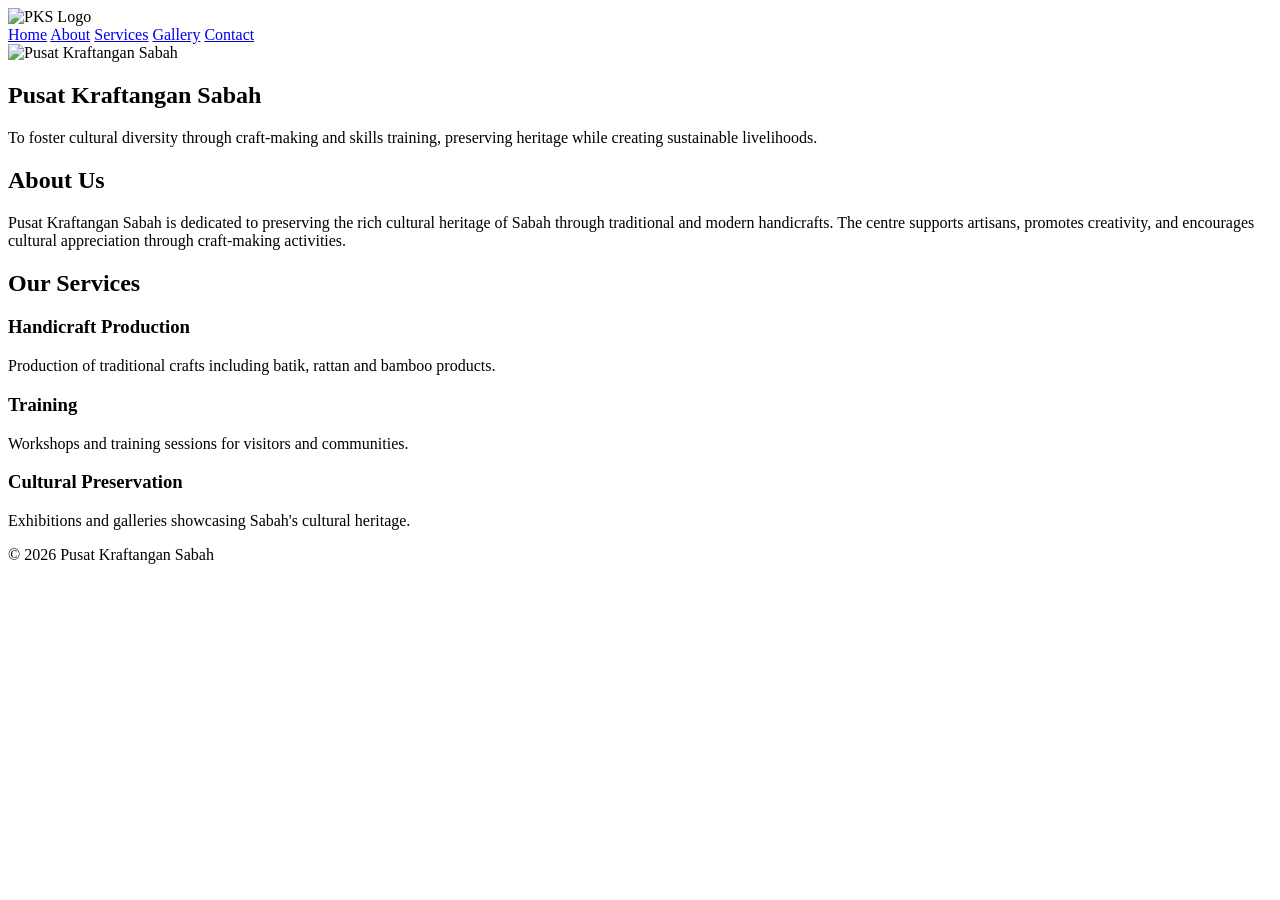
==== index.html @ 7ca7502f "Rename home page to index.html" ====
<!DOCTYPE html>
<html lang="en">
<head>
<meta charset="UTF-8">
<title>Pusat Kraftangan Sabah</title>
<link rel="stylesheet" href="css/style.css">
</head>

<body>

<header>

<div class="logo">
<img src="images/logo.webp" alt="PKS Logo">
</div>

<nav>
<a href="index.html">Home</a>
<a href="about.html">About</a>
<a href="services.html">Services</a>
<a href="gallery.html">Gallery</a>
<a href="contact.html">Contact</a>
</nav>

</header>


<section class="hero">

<img src="images/hero.jpg.png" alt="Pusat Kraftangan Sabah">

<div class="hero-text">
<h1>Pusat Kraftangan Sabah</h1>

<p>
To foster cultural diversity through craft-making and skills training,
preserving heritage while creating sustainable livelihoods.
</p>

</div>

</section>


<section class="home-about">

<h2>About Us</h2>

<p>
Pusat Kraftangan Sabah is dedicated to preserving the rich cultural
heritage of Sabah through traditional and modern handicrafts.
The centre supports artisans, promotes creativity, and encourages
cultural appreciation through craft-making activities.
</p>

</section>


<section class="home-services">

<h2>Our Services</h2>

<div class="services-preview">

<div>
<h3>Handicraft Production</h3>
<p>Production of traditional crafts including batik, rattan and bamboo products.</p>
</div>

<div>
<h3>Training</h3>
<p>Workshops and training sessions for visitors and communities.</p>
</div>

<div>
<h3>Cultural Preservation</h3>
<p>Exhibitions and galleries showcasing Sabah's cultural heritage.</p>
</div>

</div>

</section>


<footer>

<p>© 2026 Pusat Kraftangan Sabah</p>

</footer>

</body>
</html>
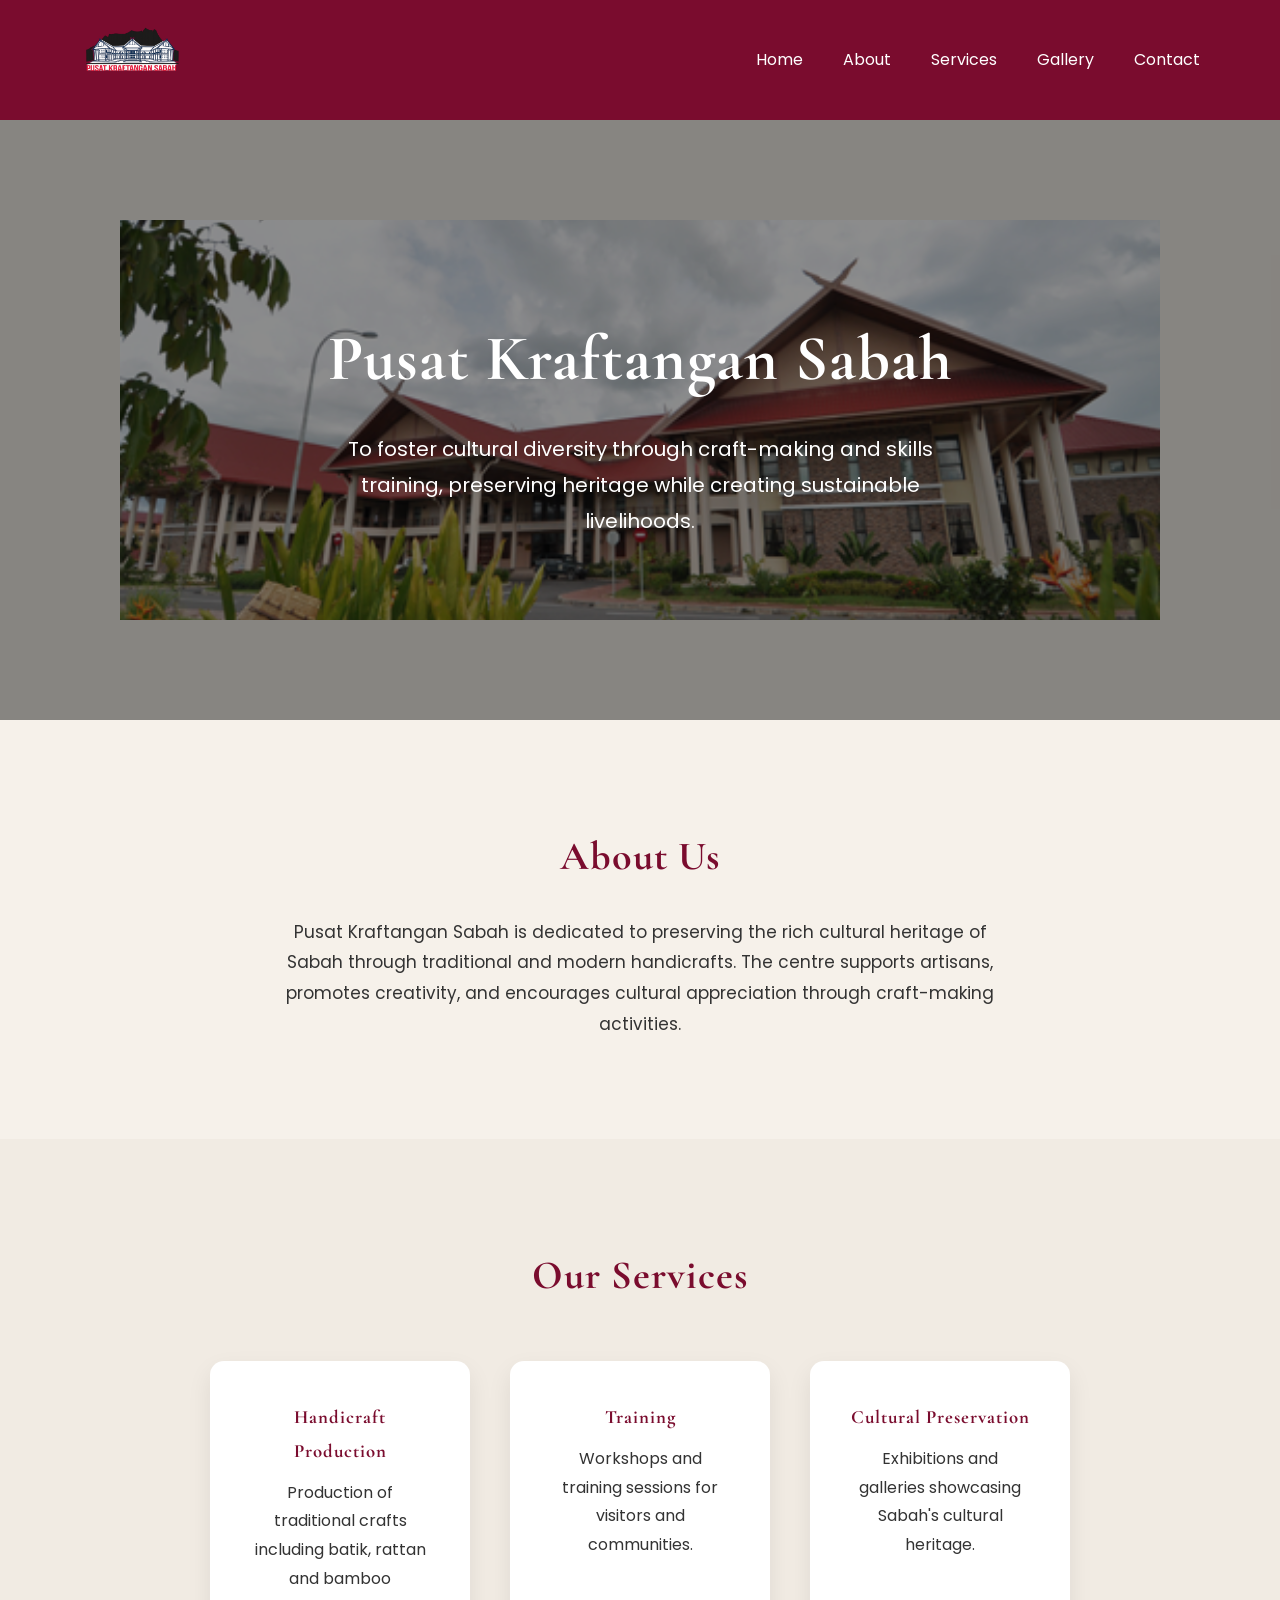
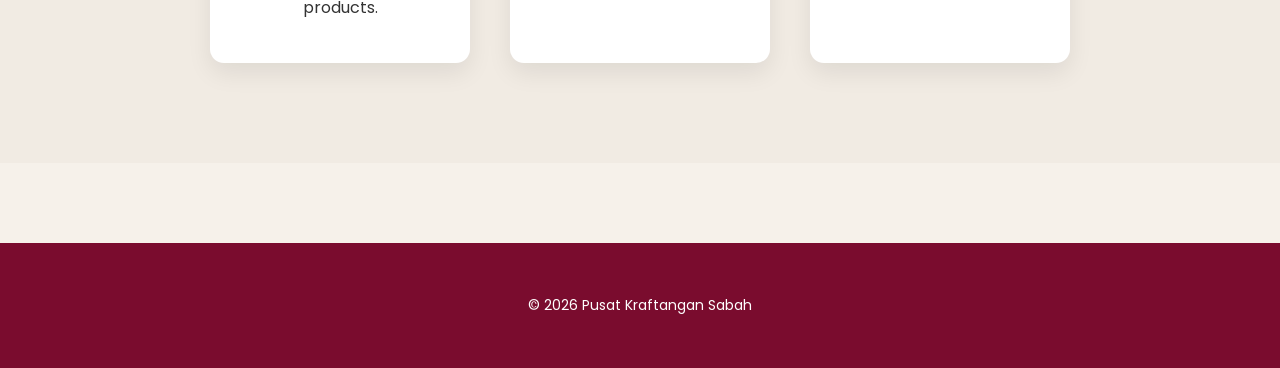
==== commit 862041d5: "Update index.html" ====
--- a/index.html
+++ b/index.html
@@ -11,7 +11,7 @@
 <header>
 
 <div class="logo">
-<img src="images/logo.webp" alt="PKS Logo">
+<img src="images/logo.png" alt="PKS Logo">
 </div>
 
 <nav>
--- a/css/style.css
+++ b/css/style.css
@@ -0,0 +1,372 @@
+/* LUXURY GOOGLE FONTS */
+
+@import url('https://fonts.googleapis.com/css2?family=Cormorant+Garamond:wght@400;500;600&family=Poppins:wght@300;400;500&display=swap');
+
+
+/* RESET */
+
+*{
+margin:0;
+padding:0;
+box-sizing:border-box;
+}
+
+
+/* BODY */
+
+body{
+font-family:'Poppins', sans-serif;
+background:#f6f1ea;
+color:#333;
+line-height:1.8;
+}
+
+
+/* HEADINGS */
+
+h1,h2,h3{
+font-family:'Cormorant Garamond', serif;
+letter-spacing:1px;
+}
+
+
+/* HEADER */
+
+header{
+background:#7a0c2e;
+display:flex;
+justify-content:space-between;
+align-items:center;
+padding:20px 80px;
+}
+
+.logo img{
+height:70px;
+}
+
+nav{
+display:flex;
+gap:40px;
+}
+
+nav a{
+color:white;
+text-decoration:none;
+font-size:16px;
+transition:0.3s;
+}
+
+nav a:hover{
+opacity:0.7;
+}
+
+
+/* HERO SECTION */
+
+.hero{
+position:relative;
+height:600px;
+overflow:hidden;
+}
+
+.hero img{
+width:100%;
+height:100%;
+object-fit:cover;
+}
+
+.hero::after{
+content:"";
+position:absolute;
+top:0;
+left:0;
+width:100%;
+height:100%;
+background:rgba(0,0,0,0.45);
+}
+
+.hero-text{
+position:absolute;
+top:50%;
+left:50%;
+transform:translate(-50%,-50%);
+color:white;
+text-align:center;
+z-index:2;
+}
+
+.hero-text h1{
+font-size:64px;
+margin-bottom:15px;
+}
+
+.hero-text p{
+font-size:20px;
+max-width:700px;
+margin:auto;
+}
+
+
+/* SECTION SPACING */
+
+section{
+padding:100px 120px;
+}
+
+
+/* HOME ABOUT */
+
+.home-about{
+text-align:center;
+}
+
+.home-about h2{
+font-size:40px;
+color:#7a0c2e;
+margin-bottom:25px;
+}
+
+.home-about p{
+max-width:750px;
+margin:auto;
+font-size:17px;
+}
+
+
+/* SERVICES PREVIEW */
+
+.home-services{
+background:#f1ebe3;
+text-align:center;
+}
+
+.home-services h2{
+font-size:40px;
+color:#7a0c2e;
+margin-bottom:50px;
+}
+
+.services-preview{
+display:flex;
+justify-content:center;
+gap:40px;
+flex-wrap:wrap;
+}
+
+.services-preview div{
+background:white;
+padding:40px;
+width:260px;
+border-radius:14px;
+box-shadow:0 10px 25px rgba(0,0,0,0.08);
+transition:all 0.3s ease;
+}
+
+.services-preview div:hover{
+transform:translateY(-12px);
+box-shadow:0 18px 35px rgba(0,0,0,0.15);
+}
+
+.services-preview h3{
+color:#7a0c2e;
+margin-bottom:10px;
+}
+
+
+/* ABOUT PAGE FIXED LAYOUT */
+
+.about{
+display:flex;
+align-items:center;
+justify-content:space-between;
+gap:60px;
+}
+
+.about-text{
+flex:1;
+}
+
+.about-text h1{
+font-size:42px;
+color:#7a0c2e;
+margin-bottom:20px;
+}
+
+.about-text p{
+margin-bottom:15px;
+font-size:17px;
+max-width:550px;
+}
+
+.about-images{
+flex:1;
+display:grid;
+grid-template-columns:repeat(2,1fr);
+gap:20px;
+}
+
+.about-images img{
+width:100%;
+height:220px;
+object-fit:cover;
+border-radius:12px;
+box-shadow:0 12px 25px rgba(0,0,0,0.1);
+}
+
+
+/* SERVICES PAGE */
+
+.services{
+text-align:center;
+}
+
+.services h1{
+font-size:42px;
+color:#7a0c2e;
+margin-bottom:50px;
+}
+
+.services-container{
+display:flex;
+justify-content:center;
+gap:40px;
+flex-wrap:wrap;
+}
+
+.service-card{
+background:white;
+width:320px;
+border-radius:14px;
+overflow:hidden;
+box-shadow:0 12px 30px rgba(0,0,0,0.1);
+transition:all 0.3s ease;
+}
+
+.service-card:hover{
+transform:translateY(-12px);
+box-shadow:0 20px 40px rgba(0,0,0,0.15);
+}
+
+.service-card img{
+width:100%;
+height:220px;
+object-fit:cover;
+}
+
+.service-card h2{
+color:#7a0c2e;
+margin:20px 0 10px 0;
+}
+
+.service-card p{
+padding:0 25px 25px 25px;
+}
+
+
+/* CULTURAL INFO */
+
+.cultural-info{
+background:#f1ebe3;
+display:flex;
+justify-content:center;
+gap:40px;
+flex-wrap:wrap;
+}
+
+.info-block{
+background:white;
+padding:40px;
+width:300px;
+border-radius:14px;
+box-shadow:0 10px 25px rgba(0,0,0,0.08);
+text-align:center;
+transition:0.3s;
+}
+
+.info-block:hover{
+transform:translateY(-8px);
+}
+
+.info-block h2{
+color:#7a0c2e;
+margin-bottom:15px;
+}
+
+
+/* GALLERY INTRO */
+
+.gallery-intro{
+text-align:center;
+padding-bottom:40px;
+}
+
+.gallery-intro h1{
+font-size:44px;
+color:#7a0c2e;
+margin-bottom:20px;
+}
+
+.gallery-intro p{
+max-width:800px;
+margin:auto;
+font-size:17px;
+margin-bottom:10px;
+}
+
+
+/* GALLERY GRID */
+
+.gallery-grid{
+display:grid;
+grid-template-columns:repeat(3,1fr);
+gap:30px;
+}
+
+.gallery-item img{
+width:100%;
+height:260px;
+object-fit:cover;
+border-radius:12px;
+box-shadow:0 10px 25px rgba(0,0,0,0.08);
+transition:0.3s;
+}
+
+.gallery-item img:hover{
+transform:scale(1.05);
+}
+
+.gallery-item p{
+margin-top:10px;
+font-style:italic;
+color:#555;
+}
+
+
+/* CONTACT */
+
+.contact{
+text-align:center;
+}
+
+.contact h1{
+font-size:40px;
+color:#7a0c2e;
+margin-bottom:20px;
+}
+
+.contact p{
+font-size:17px;
+margin:8px 0;
+}
+
+
+/* FOOTER */
+
+footer{
+background:#7a0c2e;
+color:white;
+text-align:center;
+padding:50px;
+margin-top:80px;
+font-size:14px;
+}
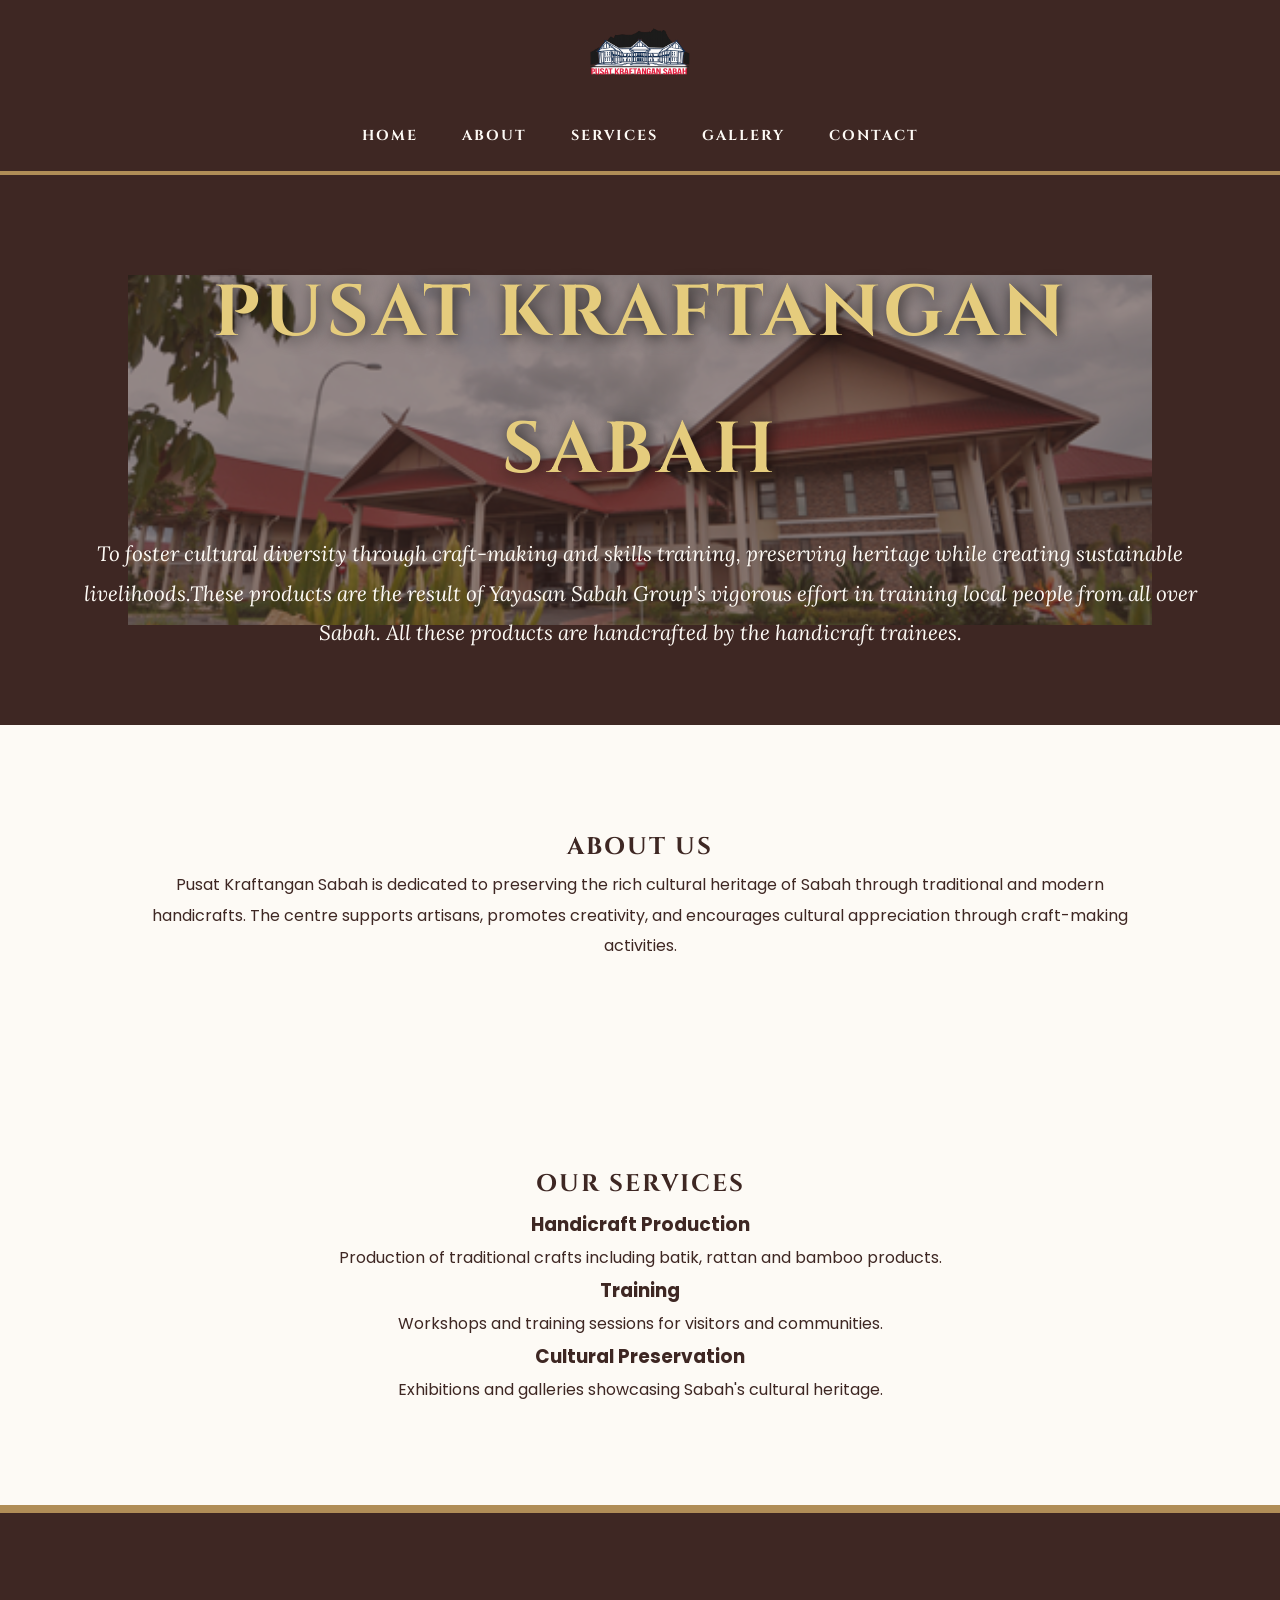
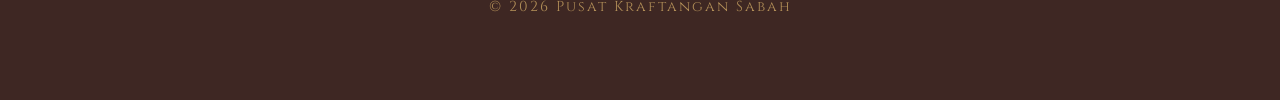
==== commit 7f06f59f: "Update index.html" ====
--- a/index.html
+++ b/index.html
@@ -34,7 +34,9 @@
 
 <p>
 To foster cultural diversity through craft-making and skills training,
-preserving heritage while creating sustainable livelihoods.
+preserving heritage while creating sustainable livelihoods.These products are the result of 
+Yayasan Sabah Group's vigorous effort in training local people from all over Sabah. 
+All these products are handcrafted by the handicraft trainees.
 </p>
 
 </div>
--- a/css/style.css
+++ b/css/style.css
@@ -1,372 +1,279 @@
-/* LUXURY GOOGLE FONTS */
-
-@import url('https://fonts.googleapis.com/css2?family=Cormorant+Garamond:wght@400;500;600&family=Poppins:wght@300;400;500&display=swap');
-
+/* --- 1. PREMIUM TYPOGRAPHY & THEME --- */
+@import url('https://fonts.googleapis.com/css2?family=Cinzel:wght@700;900&family=Lora:ital,wght@0,400;1,400&family=Poppins:wght@300;400;600&display=swap');
 
 /* RESET */
-
 *{
-margin:0;
-padding:0;
-box-sizing:border-box;
-}
-
+    margin:0;
+    padding:0;
+    box-sizing:border-box;
+}
 
 /* BODY */
-
 body{
-font-family:'Poppins', sans-serif;
-background:#f6f1ea;
-color:#333;
-line-height:1.8;
-}
-
-
-/* HEADINGS */
-
-h1,h2,h3{
-font-family:'Cormorant Garamond', serif;
-letter-spacing:1px;
-}
-
+    font-family:'Poppins', sans-serif;
+    background:#fdfaf5;
+    color:#3e2723;
+    line-height:1.9;
+    text-align:center;
+}
 
 /* HEADER */
-
 header{
-background:#7a0c2e;
-display:flex;
-justify-content:space-between;
-align-items:center;
-padding:20px 80px;
+    background:#3e2723;
+    display:flex;
+    flex-direction:column;
+    align-items:center;
+    padding:20px 0;
+    border-bottom:4px solid #b08d57;
 }
 
 .logo img{
-height:70px;
-}
-
-nav{
-display:flex;
-gap:40px;
-}
-
+    height:75px;
+    margin-bottom:15px;
+}
+
+/* NAV */
 nav a{
-color:white;
-text-decoration:none;
-font-size:16px;
-transition:0.3s;
+    color:#fdfaf5;
+    text-decoration:none;
+    margin:0 20px;
+    font-size:0.9rem;
+    font-family:'Cinzel', serif;
+    font-weight:700;
+    letter-spacing:2px;
+    text-transform:uppercase;
+    transition:0.3s;
 }
 
 nav a:hover{
-opacity:0.7;
-}
-
-
-/* HERO SECTION */
-
+    color:#b08d57;
+}
+
+/* HERO */
 .hero{
-position:relative;
-height:600px;
-overflow:hidden;
+    position:relative;
+    width:100%;
+    height:550px;
+    overflow:hidden;
+    background:#3e2723;
 }
 
 .hero img{
-width:100%;
-height:100%;
-object-fit:cover;
-}
-
-.hero::after{
-content:"";
-position:absolute;
-top:0;
-left:0;
-width:100%;
-height:100%;
-background:rgba(0,0,0,0.45);
+    width:100%;
+    height:100%;
+    object-fit:cover;
+    opacity:0.45;
 }
 
 .hero-text{
-position:absolute;
-top:50%;
-left:50%;
-transform:translate(-50%,-50%);
-color:white;
-text-align:center;
-z-index:2;
+    position:absolute;
+    top:50%;
+    left:50%;
+    transform:translate(-50%,-50%);
+    text-align:center;
+    width:90%;
+    z-index:2;
 }
 
 .hero-text h1{
-font-size:64px;
-margin-bottom:15px;
+    font-family:'Cinzel', serif;
+    font-size:4.5rem;
+    color:#e5cc7d;
+    margin-bottom:15px;
+    letter-spacing:4px;
+    text-shadow:2px 2px 15px rgba(0,0,0,0.7);
+    text-transform:uppercase;
 }
 
 .hero-text p{
-font-size:20px;
-max-width:700px;
-margin:auto;
-}
-
+    font-family:'Lora', serif;
+    font-size:1.3rem;
+    font-style:italic;
+    color:#fdfaf5;
+}
 
 /* SECTION SPACING */
-
 section{
-padding:100px 120px;
-}
-
-
-/* HOME ABOUT */
-
-.home-about{
-text-align:center;
-}
-
-.home-about h2{
-font-size:40px;
-color:#7a0c2e;
-margin-bottom:25px;
-}
-
-.home-about p{
-max-width:750px;
-margin:auto;
-font-size:17px;
-}
-
-
-/* SERVICES PREVIEW */
-
-.home-services{
-background:#f1ebe3;
-text-align:center;
-}
-
-.home-services h2{
-font-size:40px;
-color:#7a0c2e;
-margin-bottom:50px;
-}
-
-.services-preview{
-display:flex;
-justify-content:center;
-gap:40px;
-flex-wrap:wrap;
-}
-
-.services-preview div{
-background:white;
-padding:40px;
-width:260px;
-border-radius:14px;
-box-shadow:0 10px 25px rgba(0,0,0,0.08);
-transition:all 0.3s ease;
-}
-
-.services-preview div:hover{
-transform:translateY(-12px);
-box-shadow:0 18px 35px rgba(0,0,0,0.15);
-}
-
-.services-preview h3{
-color:#7a0c2e;
-margin-bottom:10px;
-}
-
-
-/* ABOUT PAGE FIXED LAYOUT */
-
+    padding:100px 10%;
+}
+
+/* TITLES */
+h1,h2{
+    font-family:'Cinzel', serif;
+    color:#3e2723;
+    text-transform:uppercase;
+    letter-spacing:2px;
+}
+
+/* ABOUT */
 .about{
-display:flex;
-align-items:center;
-justify-content:space-between;
-gap:60px;
+    max-width:1200px;
+    margin:auto;
+}
+
+.about h1{
+    font-size:3rem;
+    margin-bottom:40px;
+}
+
+.about-content{
+    display:flex;
+    flex-direction:column;
+    align-items:center;
+    gap:50px;
 }
 
 .about-text{
-flex:1;
-}
-
-.about-text h1{
-font-size:42px;
-color:#7a0c2e;
-margin-bottom:20px;
-}
-
-.about-text p{
-margin-bottom:15px;
-font-size:17px;
-max-width:550px;
+    font-size:1.15rem;
+    max-width:800px;
+    margin:0 auto;
 }
 
 .about-images{
-flex:1;
-display:grid;
-grid-template-columns:repeat(2,1fr);
-gap:20px;
+    display:flex;
+    flex-wrap:wrap;
+    justify-content:center;
+    gap:20px;
+    width:100%;
 }
 
 .about-images img{
-width:100%;
-height:220px;
-object-fit:cover;
-border-radius:12px;
-box-shadow:0 12px 25px rgba(0,0,0,0.1);
-}
-
-
-/* SERVICES PAGE */
-
-.services{
-text-align:center;
-}
-
+    width:calc(50% - 20px);
+    min-width:300px;
+    height:350px;
+    object-fit:cover;
+    border:1px solid #b08d57;
+    box-shadow:0 15px 40px rgba(0,0,0,0.05);
+}
+
+/* SERVICES */
 .services h1{
-font-size:42px;
-color:#7a0c2e;
-margin-bottom:50px;
+    font-size:3rem;
+    margin-bottom:60px;
 }
 
 .services-container{
-display:flex;
-justify-content:center;
-gap:40px;
-flex-wrap:wrap;
+    display:flex;
+    flex-wrap:wrap;
+    justify-content:center;
+    gap:50px;
+    max-width:1100px;
+    margin:0 auto;
 }
 
 .service-card{
-background:white;
-width:320px;
-border-radius:14px;
-overflow:hidden;
-box-shadow:0 12px 30px rgba(0,0,0,0.1);
-transition:all 0.3s ease;
+    background:white;
+    width:calc(45% - 25px);
+    min-width:300px;
+    padding:30px 20px;
+    border:1px solid #eee;
+    border-top:5px solid #b08d57;
+    transition:0.4s ease;
 }
 
 .service-card:hover{
-transform:translateY(-12px);
-box-shadow:0 20px 40px rgba(0,0,0,0.15);
+    transform:translateY(-15px);
+    box-shadow:0 25px 50px rgba(62,39,35,0.1);
 }
 
 .service-card img{
-width:100%;
-height:220px;
-object-fit:cover;
+    width:100%;
+    height:320px;
+    object-fit:cover;
+    margin-bottom:20px;
 }
 
 .service-card h2{
-color:#7a0c2e;
-margin:20px 0 10px 0;
-}
-
-.service-card p{
-padding:0 25px 25px 25px;
-}
-
-
-/* CULTURAL INFO */
-
-.cultural-info{
-background:#f1ebe3;
-display:flex;
-justify-content:center;
-gap:40px;
-flex-wrap:wrap;
-}
-
-.info-block{
-background:white;
-padding:40px;
-width:300px;
-border-radius:14px;
-box-shadow:0 10px 25px rgba(0,0,0,0.08);
-text-align:center;
-transition:0.3s;
-}
-
-.info-block:hover{
-transform:translateY(-8px);
-}
-
-.info-block h2{
-color:#7a0c2e;
-margin-bottom:15px;
-}
-
-
-/* GALLERY INTRO */
-
-.gallery-intro{
-text-align:center;
-padding-bottom:40px;
-}
-
-.gallery-intro h1{
-font-size:44px;
-color:#7a0c2e;
-margin-bottom:20px;
-}
-
-.gallery-intro p{
-max-width:800px;
-margin:auto;
-font-size:17px;
-margin-bottom:10px;
-}
-
-
-/* GALLERY GRID */
-
+    font-family:'Cinzel', serif;
+    color:#3e2723;
+    margin-bottom:15px;
+    font-size:1.8rem;
+}
+
+/* GALLERY */
 .gallery-grid{
-display:grid;
-grid-template-columns:repeat(3,1fr);
-gap:30px;
-}
-
-.gallery-item img{
-width:100%;
-height:260px;
-object-fit:cover;
-border-radius:12px;
-box-shadow:0 10px 25px rgba(0,0,0,0.08);
-transition:0.3s;
-}
-
-.gallery-item img:hover{
-transform:scale(1.05);
-}
-
-.gallery-item p{
-margin-top:10px;
-font-style:italic;
-color:#555;
-}
-
-
-/* CONTACT */
+    display:grid;
+    grid-template-columns:repeat(3,1fr);
+    gap:25px;
+}
+
+.gallery-grid img{
+    width:100%;
+    height:300px;
+    object-fit:cover;
+    border:1px solid #b08d57;
+}
+
+/* CONTACT SECTION */
 
 .contact{
-text-align:center;
-}
-
-.contact h1{
-font-size:40px;
-color:#7a0c2e;
-margin-bottom:20px;
-}
-
-.contact p{
-font-size:17px;
-margin:8px 0;
-}
-
+    background-image:url("../images/contact.png");
+    background-size:cover;
+    background-position:center;
+    background-repeat:no-repeat;
+
+    min-height:100vh; /* fills screen height */
+
+    display:flex;
+    justify-content:center;
+    align-items:center;
+
+    padding:120px 20px;
+}
+
+.contact-box{
+    background:rgba(255,255,255,0.95);
+    padding:60px 70px;
+    max-width:650px;
+
+    border:2px solid #b08d57;
+    box-shadow:0 25px 45px rgba(0,0,0,0.25);
+}
+
+.contact-box h1{
+    font-size:2.8rem;
+    margin-bottom:30px;
+}
+
+.contact-box p{
+    font-size:1.1rem;
+    margin-bottom:12px;
+}
 
 /* FOOTER */
-
 footer{
-background:#7a0c2e;
-color:white;
-text-align:center;
-padding:50px;
-margin-top:80px;
-font-size:14px;
-}
+    background:#3e2723;
+    color:#b08d57;
+    text-align:center;
+    padding:80px 20px;
+    margin-top:0;
+    border-top:8px solid #b08d57;
+}
+
+footer p{
+    font-family:'Cinzel', serif;
+    letter-spacing:2px;
+    font-size:0.9rem;
+}
+
+/* MOBILE */
+@media (max-width:850px){
+
+.service-card,
+.about-images img{
+    width:100%;
+}
+
+.hero-text h1{
+    font-size:2.5rem;
+}
+
+.gallery-grid{
+    grid-template-columns:1fr;
+}
+
+.contact-box{
+    padding:40px;
+}
+
+}
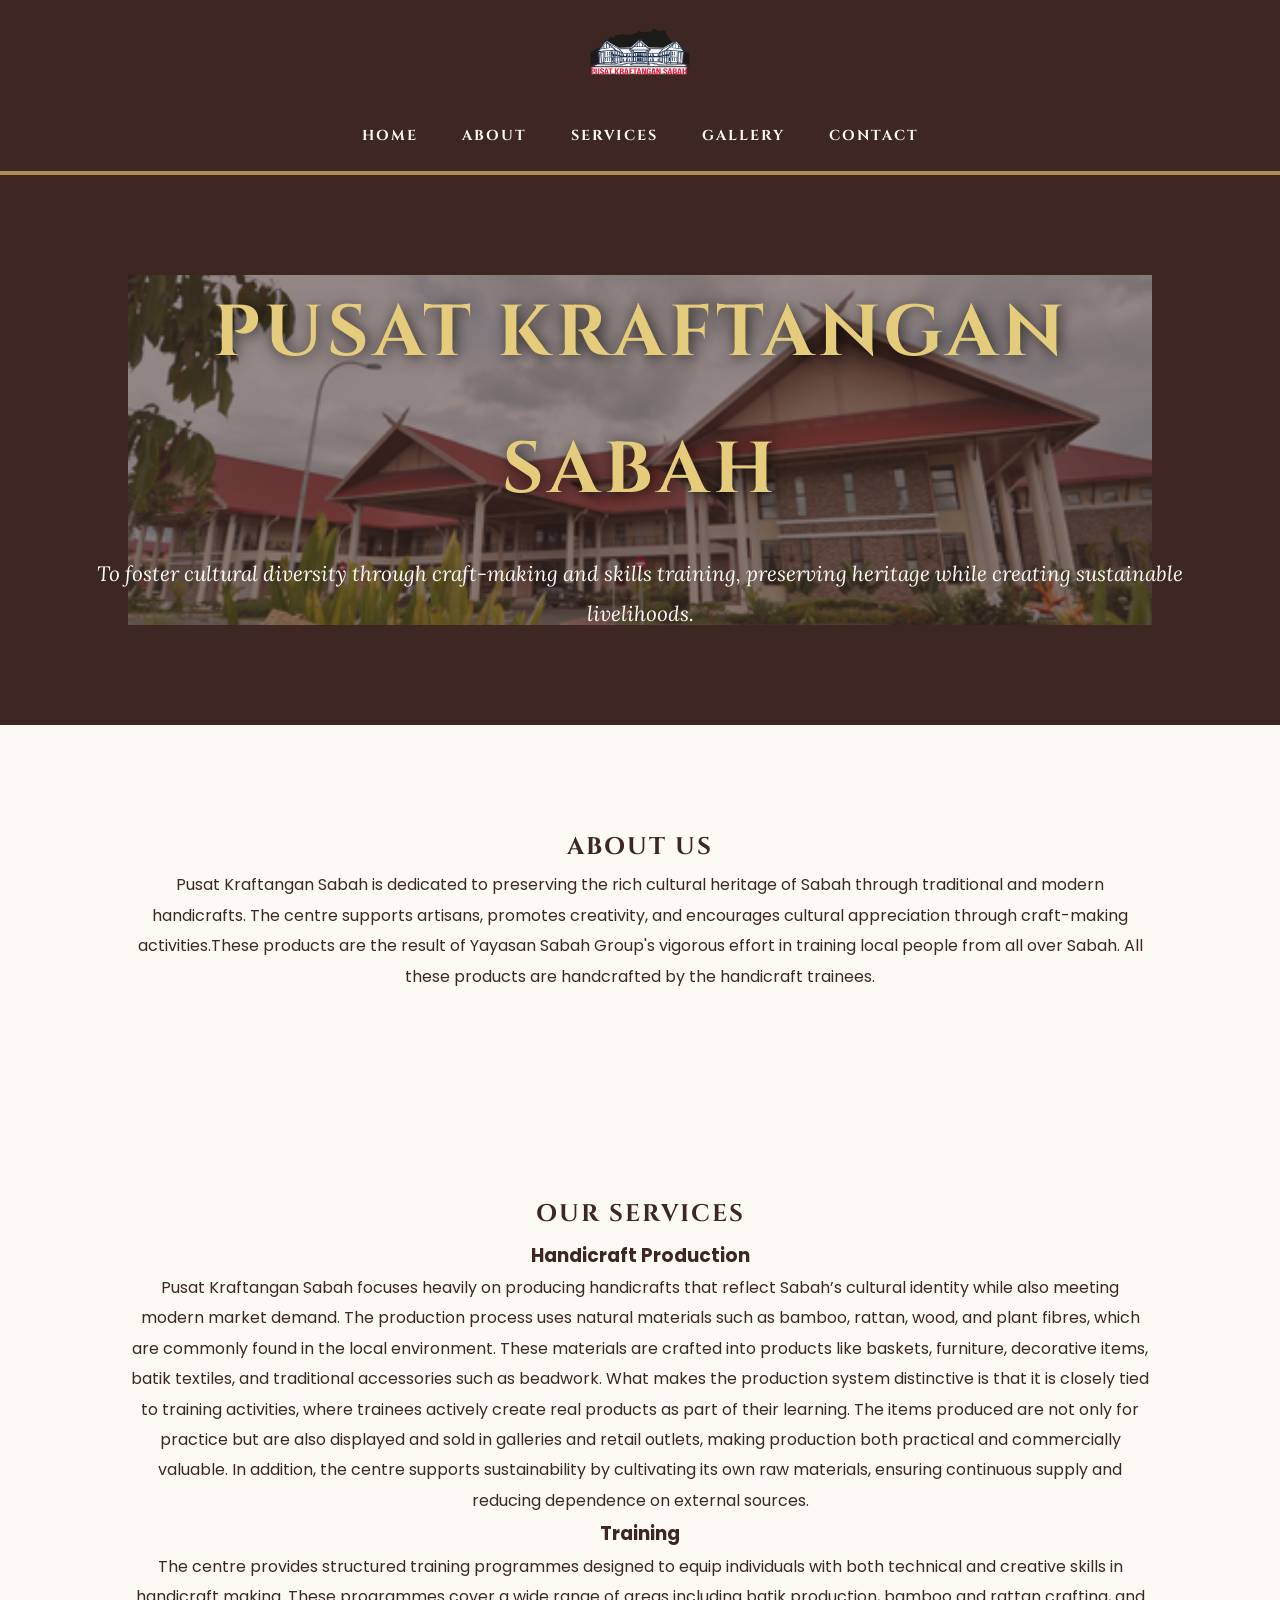
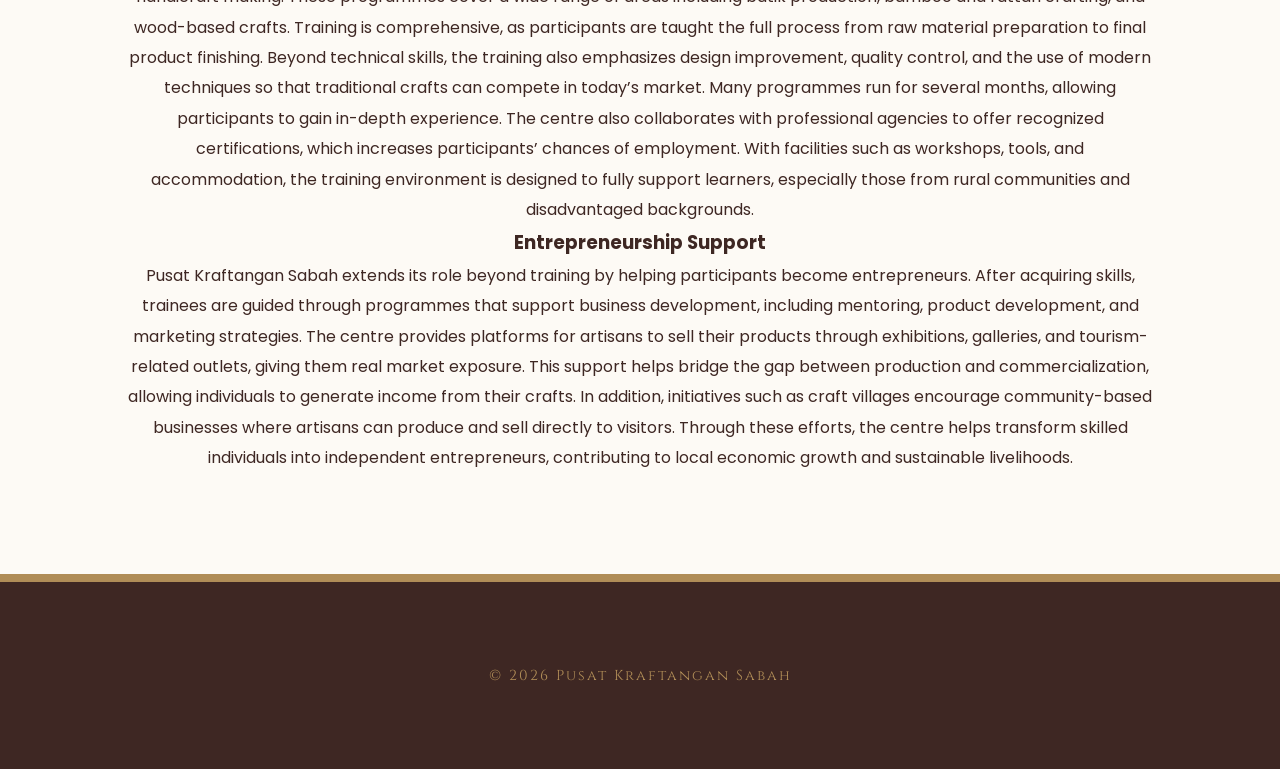
==== commit 160364fe: "Update index.html" ====
--- a/index.html
+++ b/index.html
@@ -34,9 +34,7 @@
 
 <p>
 To foster cultural diversity through craft-making and skills training,
-preserving heritage while creating sustainable livelihoods.These products are the result of 
-Yayasan Sabah Group's vigorous effort in training local people from all over Sabah. 
-All these products are handcrafted by the handicraft trainees.
+preserving heritage while creating sustainable livelihoods.
 </p>
 
 </div>
@@ -52,7 +50,9 @@
 Pusat Kraftangan Sabah is dedicated to preserving the rich cultural
 heritage of Sabah through traditional and modern handicrafts.
 The centre supports artisans, promotes creativity, and encourages
-cultural appreciation through craft-making activities.
+cultural appreciation through craft-making activities.These products are the result of 
+Yayasan Sabah Group's vigorous effort in training local people from all over Sabah. 
+All these products are handcrafted by the handicraft trainees.
 </p>
 
 </section>
@@ -66,17 +66,38 @@
 
 <div>
 <h3>Handicraft Production</h3>
-<p>Production of traditional crafts including batik, rattan and bamboo products.</p>
+<p>Pusat Kraftangan Sabah focuses heavily on producing handicrafts that reflect Sabah’s cultural identity while also meeting modern market demand.
+   The production process uses natural materials such as bamboo, rattan, wood, and plant fibres, which are commonly found in the local environment.
+   These materials are crafted into products like baskets, furniture, decorative items, batik textiles, and traditional accessories such as beadwork.
+   What makes the production system distinctive is that it is closely tied to training activities, 
+   where trainees actively create real products as part of their learning.
+   The items produced are not only for practice but are also displayed and sold in galleries and retail outlets,
+   making production both practical and commercially valuable. In addition, the centre supports sustainability by cultivating its own raw materials,
+   ensuring continuous supply and reducing dependence on external sources.</p>
 </div>
 
 <div>
 <h3>Training</h3>
-<p>Workshops and training sessions for visitors and communities.</p>
+<p>The centre provides structured training programmes designed to equip individuals with both technical and creative skills in handicraft making. 
+   These programmes cover a wide range of areas including batik production, bamboo and rattan crafting, and wood-based crafts.
+   Training is comprehensive, as participants are taught the full process from raw material preparation to final product finishing. 
+   Beyond technical skills, the training also emphasizes design improvement, quality control, and the use of modern techniques so that 
+   traditional crafts can compete in today’s market. Many programmes run for several months, allowing participants to gain in-depth experience.
+   The centre also collaborates with professional agencies to offer recognized certifications, which increases participants’ chances of employment.
+   With facilities such as workshops, tools, and accommodation, the training environment is designed to fully support learners, 
+   especially those from rural communities and disadvantaged backgrounds.</p>
 </div>
 
 <div>
-<h3>Cultural Preservation</h3>
-<p>Exhibitions and galleries showcasing Sabah's cultural heritage.</p>
+<h3>Entrepreneurship Support </h3>
+<p>Pusat Kraftangan Sabah extends its role beyond training by helping participants become entrepreneurs. 
+   After acquiring skills, trainees are guided through programmes that support business development, including mentoring, product development, 
+   and marketing strategies. The centre provides platforms for artisans to sell their products through exhibitions, galleries, and tourism-related outlets, 
+   giving them real market exposure. This support helps bridge the gap between production and commercialization, 
+   allowing individuals to generate income from their crafts. In addition, initiatives such as craft villages encourage community-based businesses 
+   where artisans can produce and sell directly to visitors. 
+   Through these efforts, the centre helps transform skilled individuals into independent entrepreneurs, 
+   contributing to local economic growth and sustainable livelihoods.</p>
 </div>
 
 </div>
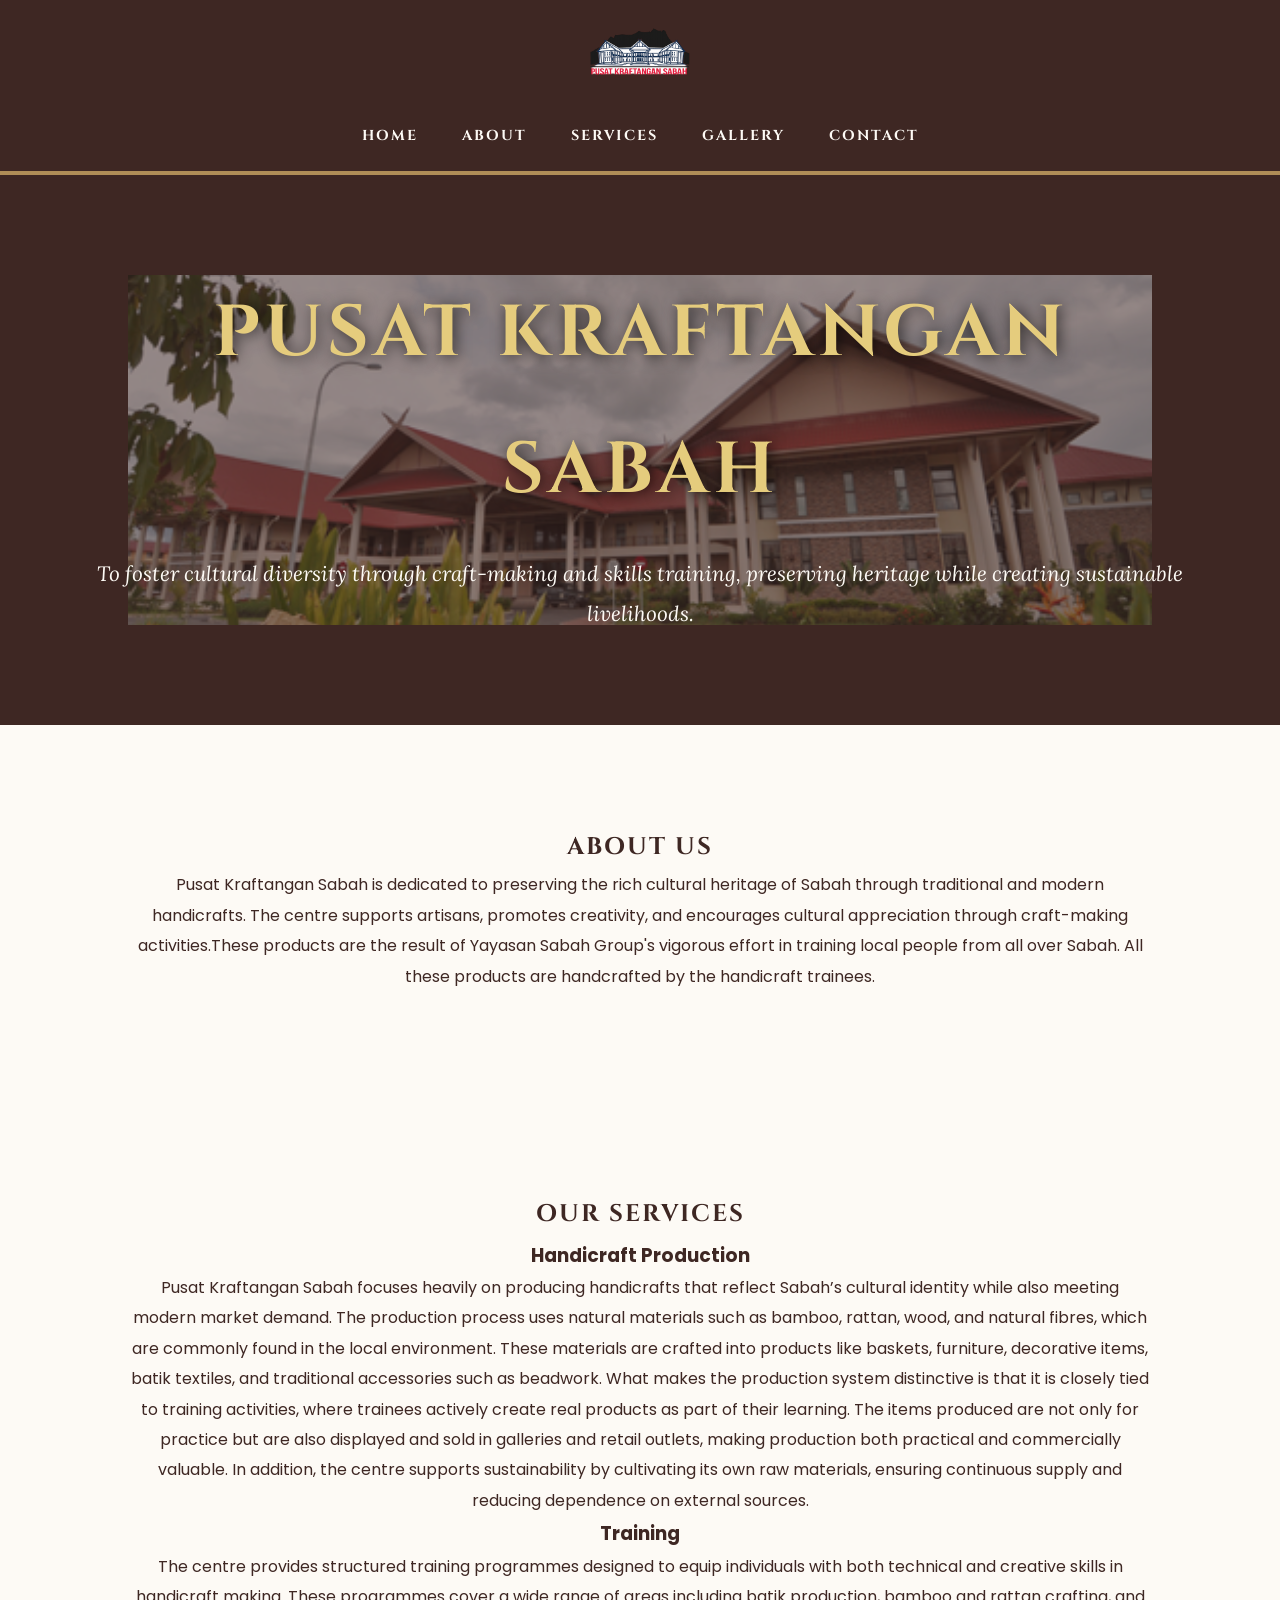
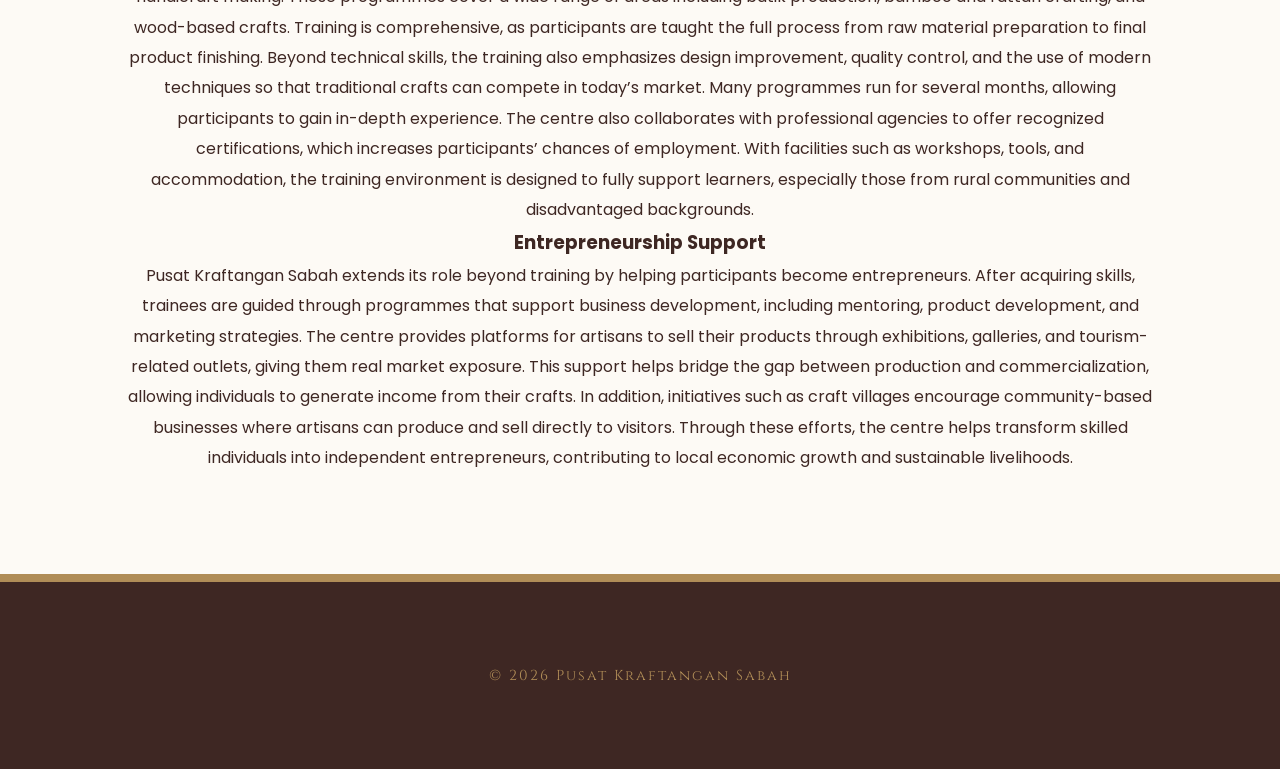
==== commit e0ea3255: "Update index.html" ====
--- a/index.html
+++ b/index.html
@@ -67,7 +67,7 @@
 <div>
 <h3>Handicraft Production</h3>
 <p>Pusat Kraftangan Sabah focuses heavily on producing handicrafts that reflect Sabah’s cultural identity while also meeting modern market demand.
-   The production process uses natural materials such as bamboo, rattan, wood, and plant fibres, which are commonly found in the local environment.
+   The production process uses natural materials such as bamboo, rattan, wood, and natural fibres, which are commonly found in the local environment.
    These materials are crafted into products like baskets, furniture, decorative items, batik textiles, and traditional accessories such as beadwork.
    What makes the production system distinctive is that it is closely tied to training activities, 
    where trainees actively create real products as part of their learning.
